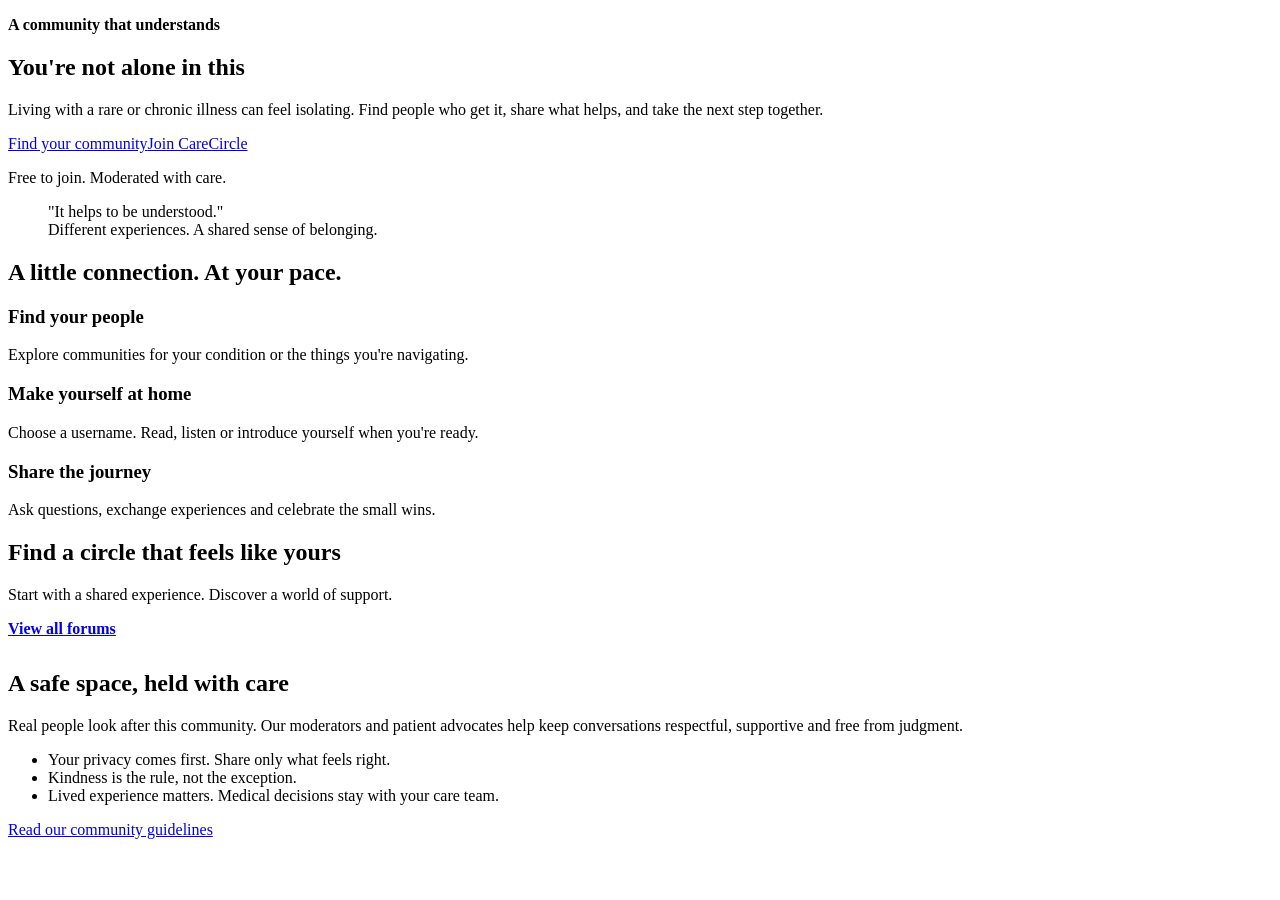
==== index.html @ 260a322e "Add home, forums directory and forum pages" ====
<!DOCTYPE html>
<html lang="en">
<head>
<meta charset="utf-8">
<meta name="viewport" content="width=device-width, initial-scale=1">
<title>CareCircle – You're not alone in this</title>
<link rel="preconnect" href="https://fonts.googleapis.com">
<link rel="preconnect" href="https://fonts.gstatic.com" crossorigin>
<link rel="stylesheet" href="https://fonts.googleapis.com/css2?family=Inter:wght@400;500;600;700&display=swap">
<link rel="stylesheet" href="css/styles.css">
</head>
<body data-nav="" data-page="home">
<main id="main">
<section class="hero"><div class="wrap">
  <div>
    <p class="small"><strong>A community that understands</strong></p>
    <h1>You're not alone in this</h1>
    <p class="muted">Living with a rare or chronic illness can feel isolating. Find people who get it, share what helps, and take the next step together.</p>
    <p class="row" style="justify-content:flex-start"><a class="btn" href="forums.html">Find your community</a><a class="btn secondary" href="signup.html">Join CareCircle</a></p>
    <p class="small">Free to join. Moderated with care.</p>
  </div>
  <div class="hero-art" role="img" aria-label="Illustration placeholder: a supportive group conversation"><blockquote>"It helps to be understood."<br><span class="small">Different experiences. A shared sense of belonging.</span></blockquote></div>
</div></section>
<section class="section"><div class="wrap">
  <h2>A little connection. At your pace.</h2>
  <ol class="steps" style="list-style:none;padding:0">
    <li><h3>Find your people</h3><p class="muted">Explore communities for your condition or the things you're navigating.</p></li>
    <li><h3>Make yourself at home</h3><p class="muted">Choose a username. Read, listen or introduce yourself when you're ready.</p></li>
    <li><h3>Share the journey</h3><p class="muted">Ask questions, exchange experiences and celebrate the small wins.</p></li>
  </ol>
</div></section>
<section class="section tint"><div class="wrap">
  <div class="row"><div><h2>Find a circle that feels like yours</h2><p class="muted">Start with a shared experience. Discover a world of support.</p></div><a href="forums.html"><strong>View all forums</strong></a></div>
  <div class="grid four" id="featured"></div>
  <div class="card" style="margin-top:2rem;background:var(--pale)"><div class="row"><div style="flex:1 1 280px"><h2>A safe space, held with care</h2><p class="muted">Real people look after this community. Our moderators and patient advocates help keep conversations respectful, supportive and free from judgment.</p></div>
  <div style="flex:1 1 280px"><ul><li>Your privacy comes first. Share only what feels right.</li><li>Kindness is the rule, not the exception.</li><li>Lived experience matters. Medical decisions stay with your care team.</li></ul><a class="btn secondary" href="guidelines.html">Read our community guidelines</a></div></div></div>
</div></section>
</main>
<script src="js/data.js"></script>
<script src="js/layout.js"></script>
<script src="js/pages.js"></script>
<script>
document.getElementById('featured').innerHTML = CC.forums().slice(0,4).map(function(f){
  return '<a class="card community-card" href="forum.html?id='+CC.esc(f.id)+'"><span class="icon-tile" aria-hidden="true">'+CC.esc(f.name[0])+'</span><h3>'+CC.esc(f.name)+'</h3><span class="chip">'+CC.esc(f.cat)+'</span><p style="margin:.75rem 0 0"><strong>'+f.members.toLocaleString()+' members</strong><br><span class="small">Active '+CC.ago(f.active)+'</span></p></a>';
}).join('');
</script>
</body></html>
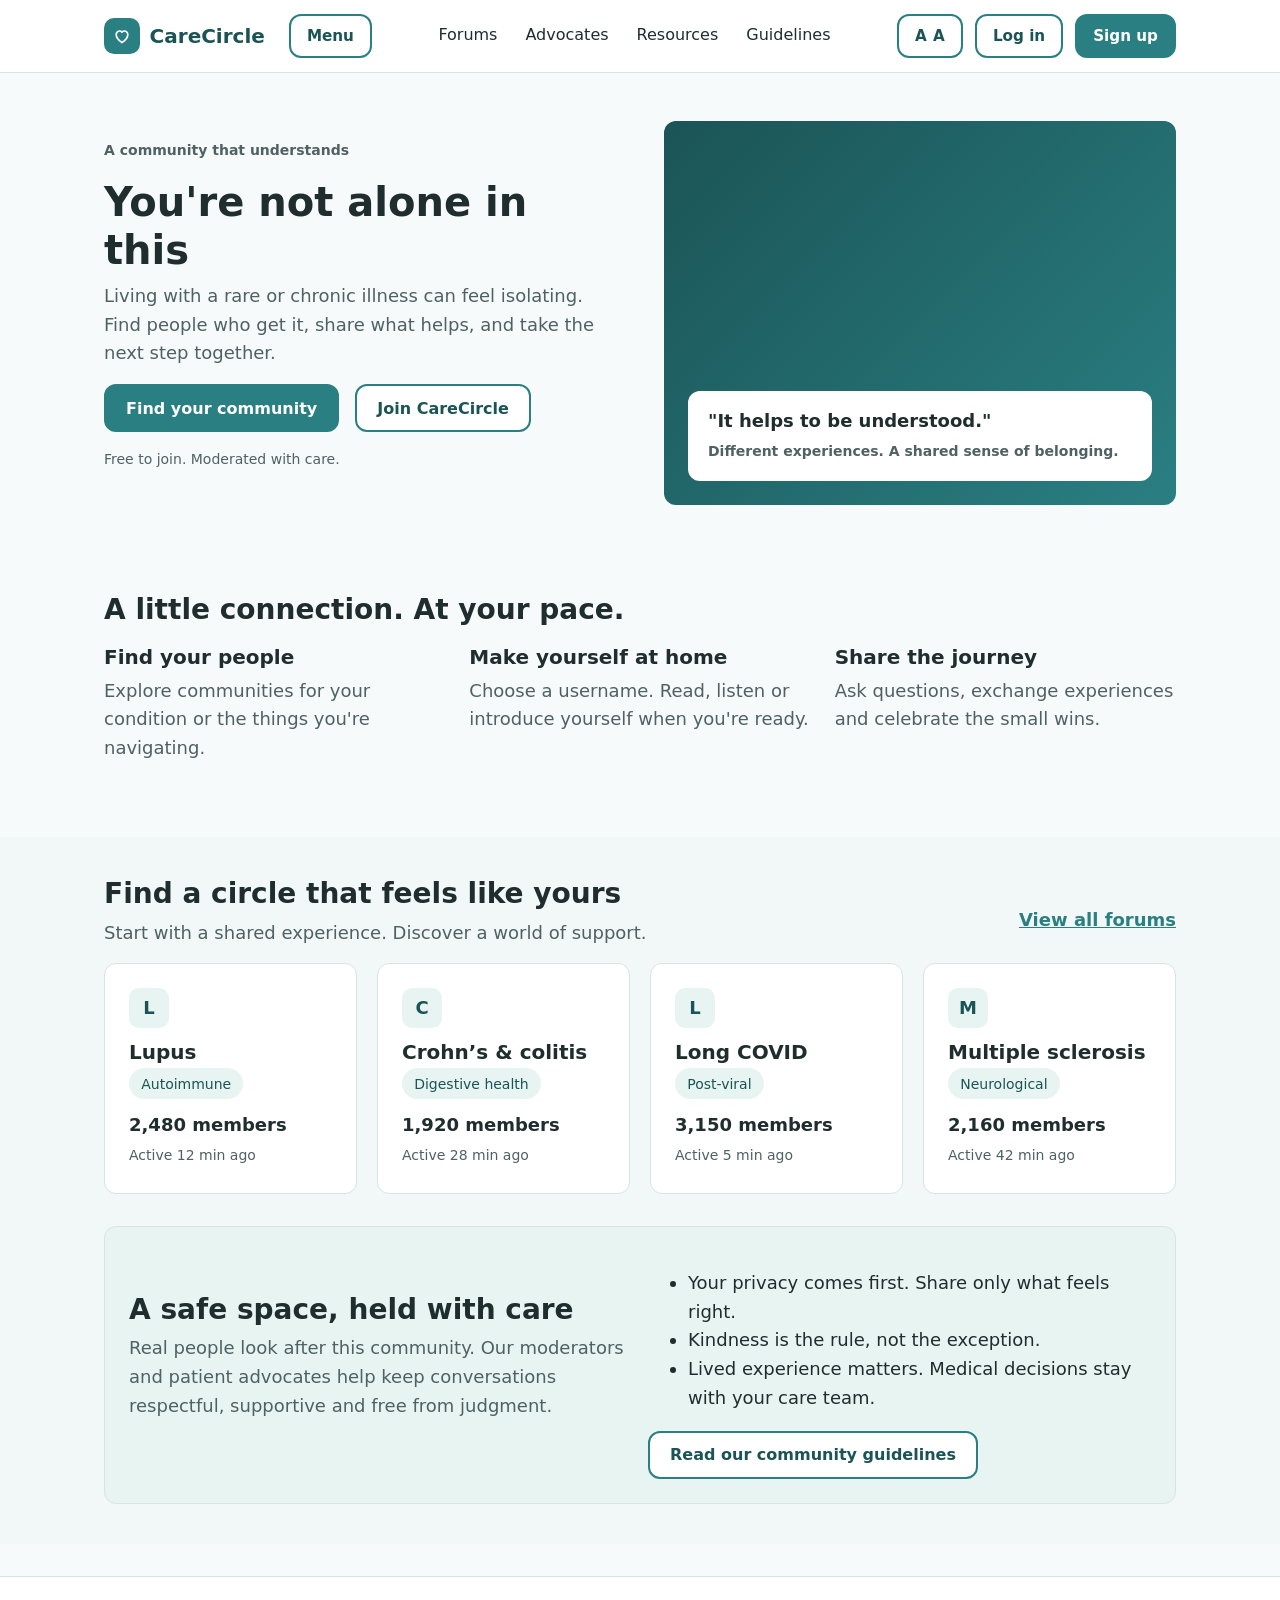
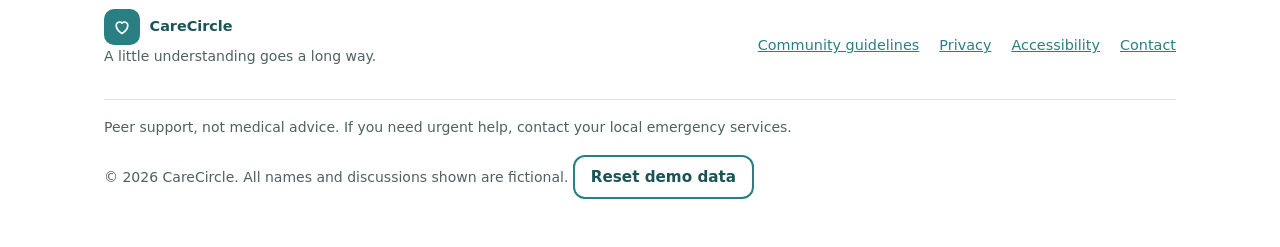
==== commit 4ebe1de0: "Fix asset paths for flat structure and close-button symbol" ====
--- a/index.html
+++ b/index.html
@@ -7,7 +7,7 @@
 <link rel="preconnect" href="https://fonts.googleapis.com">
 <link rel="preconnect" href="https://fonts.gstatic.com" crossorigin>
 <link rel="stylesheet" href="https://fonts.googleapis.com/css2?family=Inter:wght@400;500;600;700&display=swap">
-<link rel="stylesheet" href="css/styles.css">
+<link rel="stylesheet" href="styles.css">
 </head>
 <body data-nav="" data-page="home">
 <main id="main">
@@ -36,9 +36,9 @@
   <div style="flex:1 1 280px"><ul><li>Your privacy comes first. Share only what feels right.</li><li>Kindness is the rule, not the exception.</li><li>Lived experience matters. Medical decisions stay with your care team.</li></ul><a class="btn secondary" href="guidelines.html">Read our community guidelines</a></div></div></div>
 </div></section>
 </main>
-<script src="js/data.js"></script>
-<script src="js/layout.js"></script>
-<script src="js/pages.js"></script>
+<script src="data.js"></script>
+<script src="layout.js"></script>
+<script src="pages.js"></script>
 <script>
 document.getElementById('featured').innerHTML = CC.forums().slice(0,4).map(function(f){
   return '<a class="card community-card" href="forum.html?id='+CC.esc(f.id)+'"><span class="icon-tile" aria-hidden="true">'+CC.esc(f.name[0])+'</span><h3>'+CC.esc(f.name)+'</h3><span class="chip">'+CC.esc(f.cat)+'</span><p style="margin:.75rem 0 0"><strong>'+f.members.toLocaleString()+' members</strong><br><span class="small">Active '+CC.ago(f.active)+'</span></p></a>';
--- a/styles.css
+++ b/styles.css
@@ -0,0 +1,135 @@
+/* CareCircle – shared styles (design tokens + components) */
+:root{
+  --teal:#2A7F82; --teal-dark:#1B5456; --coral:#E8735A; --coral-dark:#B8432D;
+  --bg:#F7FAFA; --card:#FFFFFF; --text:#1F2D2E; --pale:#E8F4F2;
+  --muted:#4F6163; --line:#D8E4E3; --radius:12px; --focus:#0B4F8A;
+  --font:Inter,system-ui,-apple-system,"Segoe UI",Arial,sans-serif;
+}
+*,*::before,*::after{box-sizing:border-box}
+html{font-size:100%}
+html.large{font-size:118%}
+body{margin:0;font-family:var(--font);font-size:1.125rem;line-height:1.6;color:var(--text);background:var(--bg)}
+h1,h2,h3{line-height:1.2;margin:0 0 .5rem;color:var(--text)}
+h1{font-size:2.5rem}h2{font-size:1.75rem}h3{font-size:1.25rem}
+p{margin:0 0 1rem}
+a{color:var(--teal)}
+a:hover{color:var(--teal-dark)}
+:focus-visible{outline:3px solid var(--focus);outline-offset:2px;border-radius:6px}
+.wrap{max-width:1120px;margin:0 auto;padding:0 1.5rem}
+.sr-only{position:absolute;width:1px;height:1px;overflow:hidden;clip:rect(0 0 0 0);white-space:nowrap}
+.skip{position:absolute;left:-999px;top:0;background:var(--teal-dark);color:#fff;padding:.75rem 1rem;z-index:100}
+.skip:focus{left:0}
+.small{font-size:.875rem;color:var(--muted)}
+.muted{color:var(--muted)}
+
+/* header */
+.site-header{background:var(--card);border-bottom:1px solid var(--line)}
+.bar{display:flex;align-items:center;gap:1.5rem;min-height:72px;flex-wrap:wrap}
+.brand{display:flex;align-items:center;gap:.6rem;font-weight:700;font-size:1.25rem;color:var(--teal-dark);text-decoration:none}
+.logo{width:36px;height:36px;border-radius:10px;background:var(--teal);display:grid;place-items:center}
+.nav{display:flex;gap:1.75rem;margin:0 auto}
+.nav a{color:var(--text);text-decoration:none;font-size:1rem;font-weight:500;padding:.5rem 0;border-bottom:3px solid transparent}
+.nav a:hover{color:var(--teal)}
+.nav a[aria-current="page"]{color:var(--teal);border-bottom-color:var(--teal)}
+.tools{display:flex;align-items:center;gap:.75rem}
+.menu-btn{display:none}
+.avatar{width:36px;height:36px;border-radius:50%;background:var(--pale);color:var(--teal-dark);display:inline-grid;place-items:center;font-weight:700;font-size:.875rem;flex:none}
+.avatar.coral{background:#FBE3DD;color:var(--coral-dark)}
+
+/* buttons */
+.btn{display:inline-flex;align-items:center;justify-content:center;gap:.4rem;min-height:48px;padding:0 1.25rem;border-radius:var(--radius);border:2px solid var(--teal);background:var(--teal);color:#fff;font:600 1rem var(--font);text-decoration:none;cursor:pointer}
+.btn:hover{background:var(--teal-dark);border-color:var(--teal-dark);color:#fff}
+.btn.secondary{background:#fff;color:var(--teal-dark)}
+.btn.secondary:hover{background:var(--pale);color:var(--teal-dark)}
+.btn.danger{background:var(--coral-dark);border-color:var(--coral-dark)}
+.btn.sm{min-height:44px;padding:0 1rem;font-size:.95rem}
+.btn[disabled]{background:#E3E8E8;border-color:#E3E8E8;color:#5A6B6C;cursor:not-allowed}
+.btn.on{background:var(--pale);color:var(--teal-dark)}
+
+/* cards, chips, badges */
+.card{background:var(--card);border:1px solid var(--line);border-radius:var(--radius);padding:1.5rem}
+.card.pinned{border-color:var(--teal)}
+.grid{display:grid;gap:1.25rem;grid-template-columns:repeat(3,1fr)}
+.grid.four{grid-template-columns:repeat(4,1fr)}
+.chip{display:inline-block;background:var(--pale);color:var(--teal-dark);font-size:.875rem;padding:.2rem .7rem;border-radius:999px;border:1px solid transparent}
+button.chip{font-family:var(--font);cursor:pointer;min-height:44px;padding:0 1rem;border-color:var(--line)}
+button.chip[aria-pressed="true"]{background:var(--teal-dark);color:#fff}
+.badge{display:inline-block;font-size:.8rem;font-weight:600;padding:.1rem .6rem;border-radius:6px}
+.badge.advocate{background:var(--coral);color:var(--text)}
+.badge.moderator{background:var(--pale);color:var(--teal-dark)}
+.community-card{display:block;text-decoration:none;color:var(--text)}
+.community-card:hover{border-color:var(--teal)}
+.community-card h3{margin:.75rem 0 .25rem}
+.icon-tile{width:40px;height:40px;border-radius:10px;background:var(--pale);color:var(--teal-dark);display:grid;place-items:center;font-weight:700}
+
+/* layout */
+.hero{background:var(--bg);padding:3rem 0}
+.hero .wrap{display:grid;grid-template-columns:1fr 1fr;gap:3rem;align-items:center}
+.hero-art{aspect-ratio:4/3;border-radius:var(--radius);background:linear-gradient(135deg,var(--teal-dark),var(--teal));color:#fff;display:flex;align-items:flex-end;padding:1.5rem}
+.hero-art blockquote{margin:0;background:#fff;color:var(--text);border-radius:var(--radius);padding:1rem 1.25rem;width:100%;font-weight:600}
+.section{padding:2.5rem 0}
+.section.tint{background:#F1F8F7}
+.page-head{padding:2rem 0 1rem}
+.crumbs{font-size:.875rem;color:var(--muted);margin-bottom:.75rem}
+.crumbs a{color:var(--teal-dark)}
+.with-side{display:grid;grid-template-columns:minmax(0,1fr) 320px;gap:1.5rem;align-items:start}
+.stack>*+*{margin-top:1rem}
+.banner{display:flex;gap:.75rem;align-items:center;background:var(--pale);border-radius:var(--radius);padding:.9rem 1.1rem;font-size:1rem}
+.steps{display:grid;grid-template-columns:repeat(3,1fr);gap:1.5rem}
+.row{display:flex;gap:1rem;align-items:center;justify-content:space-between;flex-wrap:wrap}
+.meta{display:flex;gap:.6rem;align-items:center;font-size:.875rem;color:var(--muted)}
+.meta strong{color:var(--text);font-size:.95rem}
+.post-body{white-space:pre-wrap;overflow-wrap:anywhere}
+.thread-link{text-decoration:none;color:inherit;display:block}
+.thread-link h3{margin:.5rem 0 .25rem;color:var(--text)}
+.thread-link:hover h3{color:var(--teal)}
+.thread-foot{display:flex;justify-content:space-between;align-items:center;margin-top:.75rem;gap:1rem}
+.tabs{display:flex;gap:1.5rem;border-bottom:1px solid var(--line);margin:1rem 0}
+.tabs button{background:none;border:0;border-bottom:3px solid transparent;font:500 1rem var(--font);color:var(--muted);padding:.6rem 0;min-height:44px;cursor:pointer}
+.tabs button[aria-selected="true"]{color:var(--teal-dark);border-bottom-color:var(--teal)}
+.actions{display:flex;justify-content:space-between;margin-top:1rem;gap:1rem}
+.empty{text-align:center;padding:2rem;color:var(--muted)}
+
+/* forms */
+label,.label{display:block;font-weight:600;font-size:1rem;margin-bottom:.35rem}
+.help{font-size:.875rem;color:var(--muted);margin:.35rem 0 1rem}
+input[type=text],input[type=search],select,textarea{width:100%;min-height:48px;font:1rem var(--font);color:var(--text);padding:.7rem .9rem;border:1.5px solid #8AA3A4;border-radius:var(--radius);background:#fff}
+textarea{min-height:180px;resize:vertical}
+.field-error{color:var(--coral-dark);font-size:.9rem;font-weight:600;margin:.35rem 0 1rem}
+.switch-row{display:flex;justify-content:space-between;gap:1rem;align-items:center;padding:1rem 0;border-top:1px solid var(--line)}
+.switch-row label{margin:0}
+.switch{position:relative;display:inline-flex;align-items:center;gap:.6rem;font-size:.875rem;color:var(--muted);flex:none}
+.switch input{appearance:none;width:44px;height:26px;border-radius:999px;background:#8AA3A4;position:relative;cursor:pointer;margin:0}
+.switch input::after{content:"";position:absolute;top:3px;left:3px;width:20px;height:20px;border-radius:50%;background:#fff;transition:left .15s}
+.switch input:checked{background:var(--teal)}
+.switch input:checked::after{left:21px}
+.tag-row{display:flex;gap:.5rem;flex-wrap:wrap;align-items:center}
+.tag-chip{background:var(--teal-dark);color:#fff;border:0;border-radius:999px;padding:.3rem .8rem;font:.875rem var(--font);cursor:pointer;min-height:36px}
+
+/* dialog */
+dialog{border:1px solid var(--line);border-radius:16px;padding:2rem;max-width:480px;width:calc(100% - 2rem);color:var(--text)}
+dialog::backdrop{background:rgba(20,40,41,.55)}
+.toast{position:fixed;bottom:1.25rem;left:50%;transform:translateX(-50%);background:var(--teal-dark);color:#fff;padding:.8rem 1.2rem;border-radius:var(--radius);z-index:50}
+
+/* footer */
+.site-footer{background:var(--card);border-top:1px solid var(--line);padding:2rem 0;margin-top:2rem}
+.site-footer nav{display:flex;gap:1.25rem;flex-wrap:wrap}
+.site-footer a{font-size:.9rem}
+
+/* responsive */
+@media(max-width:900px){
+  .grid,.grid.four{grid-template-columns:repeat(2,1fr)}
+  .with-side{grid-template-columns:1fr}
+  .hero .wrap{grid-template-columns:1fr}
+}
+@media(max-width:640px){
+  h1{font-size:2rem}h2{font-size:1.5rem}
+  .grid,.grid.four,.steps{grid-template-columns:1fr}
+  .menu-btn{display:inline-flex;margin-left:auto}
+  .nav{display:none;flex-direction:column;gap:0;width:100%;margin:0;order:5}
+  .nav.open{display:flex}
+  .nav a{padding:.8rem 0;border-bottom:1px solid var(--line)}
+  .tools{width:100%;justify-content:flex-end;order:4}
+  .wrap{padding:0 1rem}
+}
+@media(prefers-reduced-motion:reduce){*{transition:none!important}}
